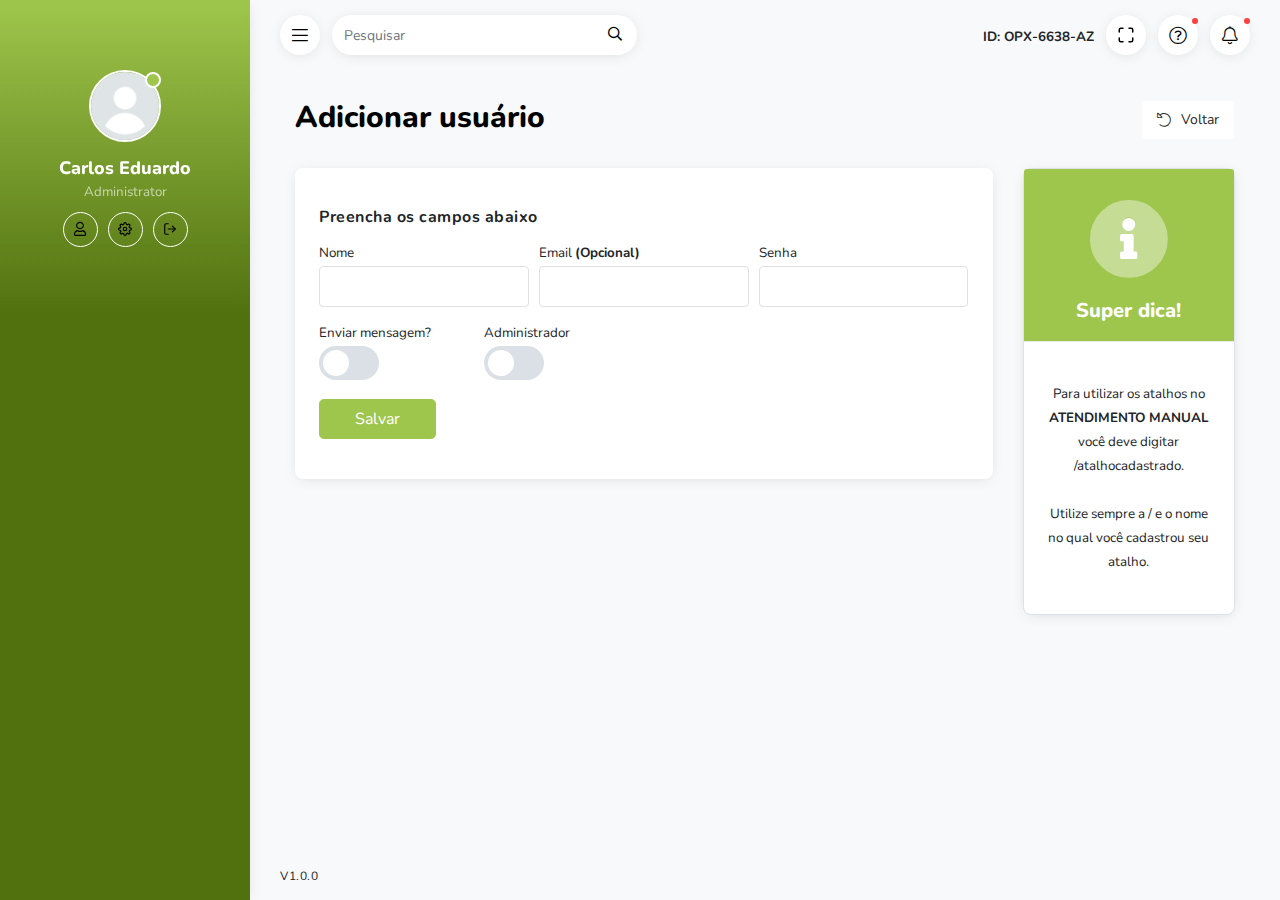
==== usuario-add.html @ 27a43da9 "." ====
<!doctype html>
<html lang="PT-BR">

<head>
    <meta charset="UTF-8">
    <meta name="viewport" content="width=device-width, initial-scale=1">
    <meta http-equiv="X-UA-Compatible" content="ie=edge">
    <title>Usuários - JK ADM</title>

    <!-- Favicon -->
    <link rel="shortcut icon" href="assets/images/favicon.png" />

    <link rel="stylesheet" href="assets/css/style.css">
    <link rel="stylesheet" href="assets/css/bundle.css" type="text/css">
    <link rel="stylesheet" href="assets/css/all.min.css">
    <link rel="stylesheet" href="assets/css/app.min.css" type="text/css">
    <link rel="stylesheet" href="assets/css/bootstrap-colorpicker.css">

    <link href="https://gitcdn.github.io/bootstrap-toggle/2.2.2/css/bootstrap-toggle.min.css" rel="stylesheet">

</head>

<!--$("#editar").click(function () { 
	var data = {"nome":$("#user-nome").val(), "email":$("#user-email").val(), "login":$("#user-password").val() };
-->
<!-- begin::navigation -->
<div class="navigation">
    <!-- begin::logo -->
    <div id="logo">
        <a href="">
            <img class="logo" src="assets/images/logo.png" alt="">
            <img class="logo-sm" src="assets/images/logo-sm.png" alt="">
            <img class="logo-dark" src="assets/images/logo-dark.png" alt="">
        </a>
    </div>
    <!-- end::logo -->
    <!-- begin::navigation header -->
    <header class="navigation-header">
        <figure class="avatar avatar-state-success avatar-lg">
            <img src="assets/images/avatar-default.png" class="rounded-circle" alt="">
        </figure>
        <div>
            <h5 class="color-white mb-0">Carlos Eduardo</h5>
            <p class="text-adm mb-2">Administrator</p>
            <ul class="nav">
                <li class="nav-item">
                    <a href="" class="btn btn-outline-light btn-floating" title="Perfil" data-toggle="tooltip">
                        <i class="far fa-user"></i>
                    </a>
                </li>
                <li class="nav-item">
                    <a href="" class="btn btn-outline-light btn-floating" title="Configurações" data-toggle="tooltip">
                        <i data-feather="settings"></i>
                    </a>
                </li>
                <li class="nav-item">
                    <a href="" class="btn btn-outline-light btn-floating" title="Sair" data-toggle="tooltip">
                        <i data-feather="log-out"></i>
                    </a>
                </li>
            </ul>
        </div>
    </header>
    <!-- end::navigation header -->
    <!-- begin::navigation menu -->
    <!-- <div class="navigation-menu-body">
        <ul>

            <li class="navigation-divider">Meu dashboard</li>
            <li class="open">
                <a class="active" href="">
                    <i class="nav-link-icon fal fa-house-user"></i>
                    <span>Página Inicial</span>
                </a>
            </li>
            <li class="">
                <a href="">
                    <i class="nav-link-icon fal fa-usd-circle"></i>
                    <span>Meu plano</span>
                </a>
                <ul>
                    <li><a class="" href="">Planos</a></li>
                    <li><a class="" href="">Extrato</a></li>
                </ul>
            </li>
                <li>
                <a href="">
                    <i class="nav-link-icon fal fa-analytics"></i>
                    <span>Relatórios</span>
                    <span class="badge badge-danger">2</span>
                </a>
            </li> 

            <li class="navigation-divider">Atendimento</li>
            <li class="">
                <a class="" href="">
                    <i class="nav-link-icon fal fa-user-clock"></i>
                    <span>Aguardando</span>
                </a>
            </li>


            <li class="navigation-divider">Configurações</li>
            <li class="">
                <a class="" href="">
                    <i class="nav-link-icon fal fa-comment-alt-dots"></i>
                    <span>Mensagens</span>
                </a>
            </li>

        </ul>
    </div>-->
    <!-- end::navigation menu -->
</div>
<!-- end::navigation -->

<body class="sticky-navigation shadow-layout sticky-footer semi-dark">

    <div id="main">
        <!-- begin::header -->
        <div class="header">
            <!-- begin::header left -->
            <ul class="navbar-nav">
                <!-- begin::navigation-toggler -->
                <li class="nav-item navigation-toggler">
                    <a href="#" class="nav-link">
                        <i class="fal fa-bars"></i>
                    </a>
                </li>
                <!-- end::navigation-toggler -->

                <!-- begin::header-logo -->
                <li class="nav-item" id="header-logo">
                    <a href="index.html">
                        <img class="logo" src="assets/images/logo-mobile.png" alt="">
                        <img class="logo-sm" src="assets/images/logo-sm.png" alt="">
                        <img class="logo-dark" src="assets/images/logo-dark.png" alt="">
                    </a>
                </li>
                <!-- end::header-logo -->
            </ul>
            <!-- end::header left -->

            <!-- begin::header-right -->
            <div class="header-right">
                <ul class="navbar-nav">
                    <!-- begin::search-form -->
                    <li class="nav-item search-form">
                        <div class="row">
                            <div class="col-md-6">
                                <form>
                                    <div class="input-group">
                                        <input type="text" class="form-control" placeholder="Pesquisar">
                                        <div class="input-group-append">
                                            <button class="btn btn-default" type="button">
                                                <i class="far fa-search"></i>
                                            </button>
                                        </div>
                                    </div>
                                </form>
                            </div>
                        </div>
                    </li>
                    <!-- end::search-form -->


                    <li class="nav-item">
                        <p class="p-t-20 font-weight-700">ID: OPX-6638-AZ</p>
                    </li>
                    <!-- begin::header minimize/maximize -->
                    <li class="nav-item dropdown">
                        <a href="#" class="nav-link" title="Fullscreen" data-toggle="fullscreen">
                            <i class="maximize fas fa-compress" data-feather="maximize"></i>
                            <i class="minimize fas fa-expand" data-feather="minimize"></i>
                        </a>
                    </li>
                    <!-- end::header minimize/maximize -->

                    <!-- begin::header -->
                    <li class="nav-item ">
                        <a href="#" class="nav-link nav-link-notify" title="Ajuda" data-toggle="tooltip">
                            <i class="fal fa-question-circle"></i>
                        </a>
                    </li>
                    <!-- end::header -->

                    <!-- begin::header -->
                    <li class="nav-item ">
                        <a href="#" class="nav-link nav-link-notify" title="Avisos e comunicados" data-toggle="tooltip">
                            <i class="fal fa-bell"></i>
                        </a>
                    </li>
                    <!-- end::header -->
                </ul>

                <!-- begin::mobile header toggler -->
                <ul class="navbar-nav d-flex align-items-center">
                    <li class="nav-item header-toggler">
                        <a href="#" class="nav-link">
                            <i data-feather="arrow-down"></i>
                        </a>
                    </li>
                </ul>
                <!-- end::mobile header toggler -->
            </div>
            <!-- end::header-right -->
        </div>
        <!-- end::header -->
        <!-- begin::main-content -->
        <div class="main-content">

            <!-- begin::container -->
            <div class="container-fluid">

                <div class="page-header">
                    <div class="row">
                        <div class="col-12">
                            <div class="float-sm-left">
                                <a href="usuario-add.html">
                                    <h4>Adicionar usuário</h4>
                                </a>
                            </div>
                            <div class="float-sm-right">
                               <a href="usuario-add.html"><button type="button" class="btn btn-light"><i class="fal fa-undo-alt m-r-10"></i>
				       Voltar</button></a>
                            </div>
                        </div>
                    </div>
                </div>

                <div class="row">
                    <div class="col-md-8 col-lg-8 col-xl-9">
                        <div class="card">
                            <div class="card-body">
                                <h6 class="card-title">Preencha os campos abaixo</h6>
                                <div class="row">
                                    <div class="col-md-12">
                                        <form action="" method="POST" id="add-users" name="add-users" />
                                        <div class="form-row">
                                            <div class="form-group col-12 col-md-4">
                                                <label for="user-nome">Nome</label>
                                                <input type="text" class="form-control" name="user-nome" id="user-nome"
                                                    placeholder="">
                                            </div>
                                            <div class="form-group col-12 col-md-4">
                                                <label for="">Email <strong>(Opcional)</strong></label>
                                                <input type="text" class="form-control" id="user-email"
                                                    name="user-email" placeholder="">
                                            </div>
                                            <div class="form-group col-12 col-md-4">
                                                <label for="">Senha</label>
                                                <input type="password" class="form-control" id="user-senha"
                                                    name="user-senha" placeholder="">
                                            </div>
                                        </div>
                                        <div class="form-row">
                                            <div class="form-group col-6 col-md-3">
                                                <label for="">Enviar mensagem?</label>
                                                <div class="">
                                                    <!-- Rounded switch -->
                                                    <label class="switch">
                                                        <input type="checkbox">
                                                        <span class="slider round"></span>
                                                    </label>
                                                </div>
                                            </div>
                                            <div class="form-group col-6 col-md-3">
                                                <label for="">Administrador</label>
                                                <div class="">
                                                    <!-- Rounded switch -->
                                                    <label class="switch">
                                                        <input type="checkbox">
                                                        <span class="slider round"></span>
                                                    </label>
                                                </div>
                                            </div>
                                        </div>
                                        <button type="" id="salvar" name="salvar"
                                            class="btn btn-primary btn-lg">Salvar</button>
                                        </form>
                                    </div>
                                </div>
                            </div>
                        </div>
                    </div>
                    <div class="col-md-4 col-lg-4 col-xl-3">
                        <div class="card border mb-0">
                            <div class="card-header bg-success text-center">
                                <i class="fad fa-info-circle font-size-80 m-t-b-20"></i>
                                <h5 class="font-size-20">Super dica!</h5>

                            </div>
                            <div class="card-body">
                                <p class="card-text text-center">
                                    Para utilizar os atalhos no <strong>ATENDIMENTO MANUAL</strong> você deve digitar
                                    /atalhocadastrado. <br><br>
                                    Utilize sempre a / e o nome no qual você cadastrou seu atalho.
                                </p>
                            </div>
                        </div>
                    </div>
                </div>

            </div>
            <!-- end::container -->
        </div>
        <!-- end::main-content -->



        <footer>
            <div class="container-fluid">
                <div>v1.0.0 </div>
            </div>
        </footer>
    </div>
    <script src="assets/js/bundle.js"></script>
    <script src="assets/js/bootstrap-colorpicker.js"></script>
    <script src="assets/js/meteorEmoji.min.js"></script>
    <script src="assets/js/app.min.js"></script>

    <script>
        $(function () {
            $('#simple-color-picker').colorpicker();
        });
    </script>
    <script>
        (() => {
            new MeteorEmoji()
        })()
    </script>
    <script>
        var sw = document.querySelectorAll(".switch");
        var sw_ = sw[0].querySelector("input").checked;

        if (sw_.checked == true) {
            //swal("")
            alert("ok")
        }
    </script>
</body>

</html>
---- assets/css/style.css ----
.table {
  .user-with-avatar {
    white-space: nowrap;
    img {
      width: 35px;
      height: 35px;
      display: inline-block;
      vertical-align: middle;
      border-radius: 50px;
    }
    span {
      display: inline-block;
      vertical-align: middle;
    }
    img + span {
      margin-left: 10px;
    }
  }
  .icon-separator {
    margin: 0px 4px;
    opacity: 0.6;
  }
  th {
    font-weight: bold
  }
  .smaller, &.smaller {
    font-size: 0.8rem;
  }
  .lighter {
  }
  &.table-v-compact {
    td {
      padding: 0.3rem 0.75rem;
    }
  }
  &.table-compact {
    td {
      padding: 0.3rem 0.45rem;
    }
  }
  &.table-editable {
    td {
      &:hover {
        background-color: #fff;
        box-shadow: inset 0px 0px 0px 2px #cccccc;
      }
    }
  }
  &.table-lightborder {
    td {
      border-color: rgba(83, 101, 140, 0.08);
    }
  }
  &.table-clean {
    tr:first-child td{
      border-top: none;
    }
    td {
      padding-left: 0px;
      padding-right: 0px;
      border-top-color: rgba(0,0,0,0.05);
      .value {
        line-height: 1.2;
      }
      .sub-value {
      }
    }
  }
  &.table-lightfont {
    td {
    }
  }
  &.table-bordered {
    thead th {
    }
  }
  th, td {
    vertical-align: middle;
    img {
      max-width: 100%;
    }
  }

  thead th {
  }
  tfoot th {
  }

  tbody + tbody {
  }

  td.nowrap {
    white-space: nowrap;
  }


  .row-actions {
    text-align: center;
    .os-icon {
      font-size: 16px;
    }
    a {
      margin-right: 0.8rem;
      color: $body-color;
      &.danger {
        color: $dark-red;
      }
      &:last-child {
        margin-right: 0px;
      }
    }
  }

  .cell-image-list {
    position: relative;
    display: inline-block;
    white-space: nowrap;
    .cell-img {
      display: inline-block;
      width: 30px;
      height: 30px;
      background-size: cover;
      background-position: center center;
      border-radius: 2px;
      /*// border: 2px solid #fff;*/
      box-shadow: 0px 0px 0px 2px #fff, 1px 1px 5px rgba(0,0,0,0.8);
      vertical-align: middle;
      transition: all 0.1s ease;
      transform: scale(1);
      position: relative;
      cursor: pointer;
      &:nth-child(1) { z-index: 5; }
      &:nth-child(2) { z-index: 4; }
      &:nth-child(3) { z-index: 3; }
      &:nth-child(4) { z-index: 2; }
      &:nth-child(5) { z-index: 1; }
      &:hover {
        transform: scale(1.1);
      }
    }
    .cell-img + .cell-img {
      margin-left: -15px;
      &:hover {
        transform: translateX(5px) scale(1.1);
      }
    }
    .cell-img-more {
      font-size: $font-size-base * 0.7;
      display: inline-block;
      vertical-align: middle;
      margin-left: 10px;
      position: absolute;
      top: 50%;
      transform: translateY(-50%);
      right: -70%;
      background-color: #fff;
      padding: 3px 5px;
      border-radius: 4px;
      z-index: 7;
      white-space: nowrap;
    }
  }

}

@media (min-width: 1100px){
  .table-responsive {
    overflow: visible;
  }
}


.table-lg {
  td {
    padding: $table-lg-cell-padding;
  }
}

.table.table-v2 {
  thead, tfoot {
    tr {
      th {
        text-align: center;
        border-top: (1 * $table-border-width) solid #999;
        border-bottom: (1 * $table-border-width) solid #999;
        background-color: rgba(0,0,0,0.05);
        &:first-child {
          border-left: (1 * $table-border-width) solid #999;
        }
        &:last-child {
          border-right: (1 * $table-border-width) solid #999;
        }
      }
    }
  }
  tbody tr td {
    border-color: darken($content-bg, 10%);
  }
}


.controls-above-table {
  margin-bottom: 1rem;
  .btn {
    margin-right: 0.5rem;
    & + .btn {
      margin-left: 0px!important;
    }
  }
  .form-control {
    margin-right: 1rem;
    &:last-child {
      margin-right: 0px;
    }
  }
}


.controls-below-table {
  display: flex;
  justify-content: space-between;
  font-size: $font-size-base * 0.9;
  .table-records-info {
    color: rgba(0,0,0,0.5);
  }
  .table-records-pages {
    ul {
      list-style: none;
      li {
        display: inline-block;
        margin: 0px 10px;
        a {
          &.current {
            color: $body-color;
          }
        }
      }
    }
  }
}


.all-wrapper table.dataTable {
  border-collapse: collapse!important;
}


.table.table-padded {
    padding: 0 10px;
  border-collapse:separate;
  border-spacing: 0 5px;
  transition: .1s;
  thead {
    tr {
      th {
        border: none;
        letter-spacing: 1px;
        padding: 0.3rem 1.1rem;
      }
    }
  }
  tbody {
    tr {
      border-radius: 4px;
      transition: all 0.1s ease;
      &:hover {
        box-shadow: 0px 2px 5px rgba(69, 101, 173, 0.1);
        transform: translateY(-1px) scale(1.01);
        td {
        }
      }
    }
    td {
      padding: 0.9rem 1.1rem;
      background-color: #fff;
      border: none;
      border-right: 1px solid rgba(0,0,0,0.03);
      &.bolder {
      }
      img {
        display: inline-block;
        vertical-align: middle;
      }
      img + span {
        display: inline-block;
        margin-left: 10px;
        vertical-align: middle;
      }
      span + span {
        margin-left: 5px;
      }
      .status-pill + span {
        margin-left: 10px;
      }
      &:first-child {
        border-radius: 4px 0px 0px 4px;
      }
      &:last-child {
        border-radius: 0px 4px 4px 0px;
        border-right: none;
      }
    }
  }
}
.table.table-padded tbody tr{
    transition: .2s;
    -webkit-box-shadow: 0 2px 15px -4px rgba(0, 0, 0, 0.15);
    -moz-box-shadow: 0 2px 15px -4px rgba(0, 0, 0, 0.15);
    box-shadow: 0 2px 15px -4px rgba(0, 0, 0, 0.15);
}
.element-box {
  .table:last-child {
    margin-bottom: 0;
  }
}

.element-wrapper .element-header {
    border-bottom: 1px solid rgba(0, 0, 0, 0.05);
    margin-bottom: 2rem;
    position: relative;
    z-index: 1;
    font-size: 26px;
}
.element-wrapper .element-header h1{
    padding-top: .2rem;
    font-size: 2rem;
    color: #191726;
    padding-left: 8rem;
}
.element-wrapper .element-header img{
    float: left;
}
.element-wrapper .element-header:after {
        content: "";
    background-color: #9fc64b;
    width: 110px;
    height: 4px;
    border-radius: 0px;
    display: block;
    position: absolute;
    bottom: -3px;
    left: 0px;
}
.content-box > .element-wrapper:first-child {
    padding-top: 0px !important;
}
.content-box {
    vertical-align: top;
    padding: 2rem 2.5rem;
    -webkit-box-flex: 1;
    -ms-flex: 1;
    flex: 1;
}
.element-wrapper.compact {
    padding-bottom: 2rem;
}
.element-wrapper {
    padding-bottom: 3rem;
}
.pt-4, .py-4 {
    padding-top: 1.5rem !important;
}
.element-wrapper .element-actions {
    float: right;
    position: relative;
    z-index: 2;
    margin-top: -0.2rem;
}

.table.table-padded thead tr th {
    border: none;
    font-size: 0.81rem;
    color: #191726;
    font-weight: bold;
    padding: 0.3rem 1.1rem;
}

.table tfoot th, .table thead th {
    font-size: 0.63rem;
    text-transform: uppercase;
    border-top: none;
}
.table thead th {
    border-bottom: 1px solid #999;
}
.table thead th {
    vertical-align: bottom;
    border-bottom: 2px solid rgba(83, 101, 140, 0.33);
}
.table th, .table td {
    vertical-align: middle;
}
.table th {
    font-weight: 500;
}
.table th, .table td {
    padding: 0.75rem;
    vertical-align: top;
    border-top: 1px solid rgba(83, 101, 140, 0.33);
}
th {
    text-align: inherit;
}
.table.table-padded tbody td:child {
    border-radius: 40px 0px 0px 0px;
    border-right: none;
}
.table.table-padded tbody td:last-child {
    border-radius: 0px 4px 4px 0px;
    border-right: none;
}

.table.table-padded tbody td.bolder {
    font-weight: 500;
    /*font-size: 0.99rem;*/
}
.table.table-padded tbody td {
    padding: 1.3rem 1.1rem;
    background-color: #fff;
    border: none;
}
.table td.nowrap {
    white-space: nowrap;
}
.table th, .table td {
    vertical-align: middle;
}
.table th, .table td {
    padding: 0.75rem;
    vertical-align: top;
    border-top: 1px solid rgba(83, 101, 140, 0.33);
}
.text-right {
    text-align: right !important;
}
.table.table-padded {
    border-collapse: separate;
    border-spacing: 0 10px;
}

.badge {
  font-weight: 500;
    border-radius: 4px;
    padding: 6px 12px;
    font-size: 14px;
    letter-spacing: 0.3px;
    vertical-align: middle;
    display: inline-block;
    text-align: center;
    text-transform: capitalize; }
  .badge.badge-yes {
    background: #DFFFBF;
    color: #9FC64C;
}
.badge.badge-no {
    background: #FFE6DE;
    color: #FF0101;
}

.list-inline-item-del{
    color: #FF7470;
    transition: all .3s ease-in-out;
    text-decoration: none;
    outline: none;
    font-size: 20px;
}
.list-inline-item-del:hover{
    color: #7B8890;
    transition: all .3s ease-in-out;
}
.list-inline-default{
    color: #212529;
    transition: all .3s ease-in-out;
    text-decoration: none;
    outline: none;
    font-size: 20px;
    padding: 0 8px 0 0;
}
.list-inline-default:hover{
    color: #9fc64c;
    transition: all .3s ease-in-out;
}







@media screen and (max-width: 676px) {
  table {
    border: 0;
  }
  table caption {
    font-size: 1.3em;
  }
  table thead {
    display: none;
  }
  table tr {
    border-bottom: 3px solid #ddd;
    display: block;
    margin-bottom: 1.925em;
  }
  table td {
    border-bottom: 1px solid #ddd;
    display: block;
    font-size: .8em;
    text-align: right;
  }
  table td:before {
  	content: attr(data-label);
    float: left;
    font-weight: bold;
    text-transform: uppercase;
  }
  table td:last-child {
    border-bottom: 0;
  }
  .table.table-padded tbody td {
        padding: 1rem !important;
        background-color: #fff;
        border-bottom: 1px solid #eee !important;
        border-right: none !important;
    }
}

.color-tag{
    width: 25px; height: 25px; border-radius: 100%;
}

/*!
 * FilePond 4.20.1
 * Licensed under MIT, https://opensource.org/licenses/MIT/
 * Please visit https://pqina.nl/filepond/ for details.
 */

/* eslint-disable */
.filepond--assistant {
  position: absolute;
  overflow: hidden;
  height: 1px;
  width: 1px;
  padding: 0;
  border: 0;
  clip: rect(1px, 1px, 1px, 1px);
  -webkit-clip-path: inset(50%);
  clip-path: inset(50%);
  white-space: nowrap;
}

/* Hard to override styles */
.filepond--browser.filepond--browser {
  position: absolute;
  margin: 0;
  padding: 0;
  left: 1em;
  top: 1.75em;
  width: calc(100% - 2em);
  opacity: 0;
  font-size: 0;
}

.filepond--data {
  position: absolute;
  width: 0;
  height: 0;
  padding: 0;
  margin: 0;
  border: none;
  visibility: hidden;
  pointer-events: none;
  contain: strict;
}

.filepond--drip {
  position: absolute;
  top: 0;
  left: 0;
  right: 0;
  bottom: 0;
  overflow: hidden;
  opacity: 0.1;
  pointer-events: none;
  border-radius: 0.5em;
  background: rgba(0, 0, 0, 0.01);
}

.filepond--drip-blob {
  position: absolute;
  -webkit-transform-origin: center center;
  transform-origin: center center;
  top: 0;
  left: 0;
  width: 8em;
  height: 8em;
  margin-left: -4em;
  margin-top: -4em;
  background: #292625;
  border-radius: 50%;
  will-change: transform, opacity;
}

.filepond--drop-label {
  position: absolute;
  left: 0;
  right: 0;
  top: 0;
  margin: 0;
  display: flex;
  justify-content: center;
  align-items: center;
  height: 0px;
  -webkit-user-select: none;
  -moz-user-select: none;
  -ms-user-select: none;
  user-select: none;
  will-change: transform, opacity;
}

/* Hard to override styles on purpose */
.filepond--drop-label.filepond--drop-label label {
  display: block;
  margin: 0;
  padding: 0.5em;
}

.filepond--drop-label label {
  cursor: default;
  font-size: 0.875em;
  font-weight: normal;
  text-align: center;
  line-height: 1.5;
}

.filepond--label-action {
  text-decoration: underline;
  -webkit-text-decoration-skip: ink;
  text-decoration-skip-ink: auto;
  -webkit-text-decoration-color: #a7a4a4;
  text-decoration-color: #a7a4a4;
  cursor: pointer;
}

.filepond--root[data-disabled] .filepond--drop-label label {
  opacity: 0.5;
}

/* Hard to override styles */
.filepond--file-action-button.filepond--file-action-button {
  font-size: 1em;
  width: 1.625em;
  height: 1.625em;
  font-family: inherit;
  line-height: inherit;
  margin: 0;
  padding: 0;
  border: none;
  outline: none;
  will-change: transform, opacity;
}
.filepond--file-action-button.filepond--file-action-button span {
  position: absolute;
  overflow: hidden;
  height: 1px;
  width: 1px;
  padding: 0;
  border: 0;
  clip: rect(1px, 1px, 1px, 1px);
  -webkit-clip-path: inset(50%);
  clip-path: inset(50%);
  white-space: nowrap;
}
.filepond--file-action-button.filepond--file-action-button svg {
  width: 100%;
  height: 100%;
}
.filepond--file-action-button.filepond--file-action-button::after {
  position: absolute;
  left: -0.75em;
  right: -0.75em;
  top: -0.75em;
  bottom: -0.75em;
  content: '';
}

/* Soft styles */
.filepond--file-action-button {
  cursor: auto;
  color: #fff;
  border-radius: 50%;
  background-color: rgba(0, 0, 0, 0.5);
  background-image: none;
  box-shadow: 0 0 0 0 rgba(255, 255, 255, 0);
  transition: box-shadow 0.25s ease-in;
}
.filepond--file-action-button:hover,
.filepond--file-action-button:focus {
  box-shadow: 0 0 0 0.125em rgba(255, 255, 255, 0.9);
}
.filepond--file-action-button[disabled] {
  color: rgba(255, 255, 255, 0.5);
  background-color: rgba(0, 0, 0, 0.25);
}
.filepond--file-action-button[hidden] {
  display: none;
}

.filepond--file-info {
  position: static;
  display: flex;
  flex-direction: column;
  align-items: flex-start;
  flex: 1;
  margin: 0 0.5em 0 0;
  min-width: 0;
  will-change: transform, opacity;
  pointer-events: none;
  -webkit-user-select: none;
  -moz-user-select: none;
  -ms-user-select: none;
  user-select: none;
}
.filepond--file-info * {
  margin: 0;
}
.filepond--file-info .filepond--file-info-main {
  font-size: 0.75em;
  line-height: 1.2;
  text-overflow: ellipsis;
  overflow: hidden;
  white-space: nowrap;
  width: 100%;
}
.filepond--file-info .filepond--file-info-sub {
  font-size: 0.625em;
  opacity: 0.5;
  transition: opacity 0.25s ease-in-out;
  white-space: nowrap;
}
.filepond--file-info .filepond--file-info-sub:empty {
  display: none;
}

.filepond--file-status {
  position: static;
  display: flex;
  flex-direction: column;
  align-items: flex-end;
  flex-grow: 0;
  flex-shrink: 0;
  margin: 0;
  min-width: 2.25em;
  text-align: right;
  will-change: transform, opacity;
  pointer-events: none;
  -webkit-user-select: none;
  -moz-user-select: none;
  -ms-user-select: none;
  user-select: none;
}
.filepond--file-status * {
  margin: 0;
  white-space: nowrap;
}
.filepond--file-status .filepond--file-status-main {
  font-size: 0.75em;
  line-height: 1.2;
}
.filepond--file-status .filepond--file-status-sub {
  font-size: 0.625em;
  opacity: 0.5;
  transition: opacity 0.25s ease-in-out;
}

/* Hard to override styles */
.filepond--file-wrapper.filepond--file-wrapper {
  border: none;
  margin: 0;
  padding: 0;
  min-width: 0;
  height: 100%;
}
.filepond--file-wrapper.filepond--file-wrapper > legend {
  position: absolute;
  overflow: hidden;
  height: 1px;
  width: 1px;
  padding: 0;
  border: 0;
  clip: rect(1px, 1px, 1px, 1px);
  -webkit-clip-path: inset(50%);
  clip-path: inset(50%);
  white-space: nowrap;
}

.filepond--file {
  position: static;
  display: flex;
  height: 100%;
  align-items: flex-start;
  padding: 0.5625em 0.5625em;
  color: #fff;
  border-radius: 0.5em;
}
.filepond--file .filepond--file-status {
  margin-left: auto;
  margin-right: 2.25em;
}
.filepond--file .filepond--processing-complete-indicator {
  pointer-events: none;
  -webkit-user-select: none;
  -moz-user-select: none;
  -ms-user-select: none;
  user-select: none;
  z-index: 3;
}
.filepond--file .filepond--processing-complete-indicator,
.filepond--file .filepond--progress-indicator,
.filepond--file .filepond--file-action-button {
  position: absolute;
}
.filepond--file [data-align*='left'] {
  left: 0.5625em;
}
.filepond--file [data-align*='right'] {
  right: 0.5625em;
}
.filepond--file [data-align*='center'] {
  left: calc(50% - 0.8125em);
}
.filepond--file [data-align*='bottom'] {
  bottom: 1.125em;
}
.filepond--file [data-align='center'] {
  top: calc(50% - 0.8125em);
}
.filepond--file .filepond--progress-indicator {
  margin-top: 0.1875em;
}
.filepond--file .filepond--progress-indicator[data-align*='right'] {
  margin-right: 0.1875em;
}
.filepond--file .filepond--progress-indicator[data-align*='left'] {
  margin-left: 0.1875em;
}

[data-filepond-item-state='cancelled'] .filepond--file-info,
[data-filepond-item-state*='invalid'] .filepond--file-info,
[data-filepond-item-state*='error'] .filepond--file-info {
  margin-right: 2.25em;
}

[data-filepond-item-state~='processing'] .filepond--file-status-sub {
  opacity: 0;
}

[data-filepond-item-state~='processing']
  .filepond--action-abort-item-processing
  ~ .filepond--file-status
  .filepond--file-status-sub {
  opacity: 0.5;
}

[data-filepond-item-state='processing-error'] .filepond--file-status-sub {
  opacity: 0;
}

[data-filepond-item-state='processing-error']
  .filepond--action-retry-item-processing
  ~ .filepond--file-status
  .filepond--file-status-sub {
  opacity: 0.5;
}

[data-filepond-item-state='processing-complete']
  .filepond--action-revert-item-processing
  svg {
  -webkit-animation: fall 0.5s 0.125s linear both;
  animation: fall 0.5s 0.125s linear both;
}

[data-filepond-item-state='processing-complete'] .filepond--file-status-sub {
  opacity: 0.5;
}

[data-filepond-item-state='processing-complete']
  .filepond--processing-complete-indicator:not([style*='hidden'])
  ~ .filepond--file-status
  .filepond--file-status-sub {
  opacity: 0;
}

[data-filepond-item-state='processing-complete'] .filepond--file-info-sub {
  opacity: 0;
}

[data-filepond-item-state='processing-complete']
  .filepond--action-revert-item-processing
  ~ .filepond--file-info
  .filepond--file-info-sub {
  opacity: 0.5;
}

[data-filepond-item-state*='invalid'] .filepond--panel,
[data-filepond-item-state*='invalid'] .filepond--file-wrapper,
[data-filepond-item-state*='error'] .filepond--panel,
[data-filepond-item-state*='error'] .filepond--file-wrapper {
  -webkit-animation: shake 0.65s linear both;
  animation: shake 0.65s linear both;
}

[data-filepond-item-state*='busy'] .filepond--progress-indicator svg {
  -webkit-animation: spin 1s linear infinite;
  animation: spin 1s linear infinite;
}

/**
 * States
 */
@-webkit-keyframes spin {
  0% {
    -webkit-transform: rotateZ(0deg);
    transform: rotateZ(0deg);
  }
  100% {
    -webkit-transform: rotateZ(360deg);
    transform: rotateZ(360deg);
  }
}
@keyframes spin {
  0% {
    -webkit-transform: rotateZ(0deg);
    transform: rotateZ(0deg);
  }
  100% {
    -webkit-transform: rotateZ(360deg);
    transform: rotateZ(360deg);
  }
}

@-webkit-keyframes shake {
  10%,
  90% {
    -webkit-transform: translateX(-0.0625em);
    transform: translateX(-0.0625em);
  }
  20%,
  80% {
    -webkit-transform: translateX(0.125em);
    transform: translateX(0.125em);
  }
  30%,
  50%,
  70% {
    -webkit-transform: translateX(-0.25em);
    transform: translateX(-0.25em);
  }
  40%,
  60% {
    -webkit-transform: translateX(0.25em);
    transform: translateX(0.25em);
  }
}

@keyframes shake {
  10%,
  90% {
    -webkit-transform: translateX(-0.0625em);
    transform: translateX(-0.0625em);
  }
  20%,
  80% {
    -webkit-transform: translateX(0.125em);
    transform: translateX(0.125em);
  }
  30%,
  50%,
  70% {
    -webkit-transform: translateX(-0.25em);
    transform: translateX(-0.25em);
  }
  40%,
  60% {
    -webkit-transform: translateX(0.25em);
    transform: translateX(0.25em);
  }
}

@-webkit-keyframes fall {
  0% {
    opacity: 0;
    -webkit-transform: scale(0.5);
    transform: scale(0.5);
    -webkit-animation-timing-function: ease-out;
    animation-timing-function: ease-out;
  }
  70% {
    opacity: 1;
    -webkit-transform: scale(1.1);
    transform: scale(1.1);
    -webkit-animation-timing-function: ease-in-out;
    animation-timing-function: ease-in-out;
  }
  100% {
    -webkit-transform: scale(1);
    transform: scale(1);
    -webkit-animation-timing-function: ease-out;
    animation-timing-function: ease-out;
  }
}

@keyframes fall {
  0% {
    opacity: 0;
    -webkit-transform: scale(0.5);
    transform: scale(0.5);
    -webkit-animation-timing-function: ease-out;
    animation-timing-function: ease-out;
  }
  70% {
    opacity: 1;
    -webkit-transform: scale(1.1);
    transform: scale(1.1);
    -webkit-animation-timing-function: ease-in-out;
    animation-timing-function: ease-in-out;
  }
  100% {
    -webkit-transform: scale(1);
    transform: scale(1);
    -webkit-animation-timing-function: ease-out;
    animation-timing-function: ease-out;
  }
}

.filepond--hopper[data-hopper-state='drag-over'] > * {
  pointer-events: none;
}

.filepond--hopper[data-hopper-state='drag-over']::after {
  content: '';
  position: absolute;
  left: 0;
  top: 0;
  right: 0;
  bottom: 0;
  z-index: 100;
}

.filepond--progress-indicator {
  z-index: 103;
}

.filepond--file-action-button {
  z-index: 102;
}

.filepond--file-status {
  z-index: 101;
}

.filepond--file-info {
  z-index: 100;
}

.filepond--item {
  position: absolute;
  top: 0;
  left: 0;
  right: 0;
  z-index: 1;
  padding: 0;
  margin: 0.25em;
  will-change: transform, opacity;
}
.filepond--item > .filepond--panel {
  z-index: -1;
}
.filepond--item > .filepond--panel .filepond--panel-bottom {
  box-shadow: 0 0.0625em 0.125em -0.0625em rgba(0, 0, 0, 0.25);
}
.filepond--item > .filepond--file-wrapper,
.filepond--item > .filepond--panel {
  transition: opacity 0.15s ease-out;
}
.filepond--item[data-drag-state] {
  cursor: -webkit-grab;
  cursor: grab;
}
.filepond--item[data-drag-state] > .filepond--panel {
  transition: box-shadow 0.125s ease-in-out;
  box-shadow: 0 0 0 rgba(0, 0, 0, 0);
}
.filepond--item[data-drag-state='drag'] {
  cursor: -webkit-grabbing;
  cursor: grabbing;
}
.filepond--item[data-drag-state='drag'] > .filepond--panel {
  box-shadow: 0 0.125em 0.3125em rgba(0, 0, 0, 0.325);
}
.filepond--item[data-drag-state]:not([data-drag-state='idle']) {
  z-index: 2;
}

.filepond--item-panel {
  background-color: #64605e;
}

[data-filepond-item-state='processing-complete'] .filepond--item-panel {
  background-color: #369763;
}

[data-filepond-item-state*='invalid'] .filepond--item-panel,
[data-filepond-item-state*='error'] .filepond--item-panel {
  background-color: #c44e47;
}

.filepond--item-panel {
  border-radius: 0.5em;
  transition: background-color 0.25s;
}

.filepond--list-scroller {
  position: absolute;
  top: 0;
  left: 0;
  right: 0;
  margin: 0;
  will-change: transform;
}

.filepond--list-scroller[data-state='overflow'] {
  overflow-y: scroll;
  overflow-x: hidden;
  -webkit-overflow-scrolling: touch;
  -webkit-mask: linear-gradient(
    to bottom,
    #000 calc(100% - 0.5em),
    transparent 100%
  );
  mask: linear-gradient(to bottom, #000 calc(100% - 0.5em), transparent 100%);
}
.filepond--list-scroller[data-state='overflow'] .filepond--list {
  bottom: 0;
  right: 0;
}

.filepond--list-scroller::-webkit-scrollbar {
  background: transparent;
}

.filepond--list-scroller::-webkit-scrollbar:vertical {
  width: 1em;
}

.filepond--list-scroller::-webkit-scrollbar:horizontal {
  height: 0;
}

.filepond--list-scroller::-webkit-scrollbar-thumb {
  background-color: rgba(0, 0, 0, 0.3);
  border-radius: 99999px;
  border: 0.3125em solid transparent;
  background-clip: content-box;
}

/* hard to overide styles on purpose */
.filepond--list.filepond--list {
  position: absolute;
  top: 0;
  margin: 0;
  padding: 0;
  list-style-type: none;
  will-change: transform;
}

/* used for padding so allowed to be restyled */
.filepond--list {
  left: 0.75em;
  right: 0.75em;
}

.filepond--root[data-style-panel-layout~='integrated'] {
  width: 100%;
  height: 100%;
  max-width: none;
  margin: 0;
}

.filepond--root[data-style-panel-layout~='circle'] .filepond--panel-root,
.filepond--root[data-style-panel-layout~='integrated'] .filepond--panel-root {
  border-radius: 0;
}
.filepond--root[data-style-panel-layout~='circle'] .filepond--panel-root > *,
.filepond--root[data-style-panel-layout~='integrated']
  .filepond--panel-root
  > * {
  display: none;
}

.filepond--root[data-style-panel-layout~='circle'] .filepond--drop-label,
.filepond--root[data-style-panel-layout~='integrated'] .filepond--drop-label {
  bottom: 0;
  height: auto;
  display: flex;
  justify-content: center;
  align-items: center;
  z-index: 7;
}

.filepond--root[data-style-panel-layout~='circle'] .filepond--item-panel,
.filepond--root[data-style-panel-layout~='integrated'] .filepond--item-panel {
  display: none;
}

.filepond--root[data-style-panel-layout~='compact'] .filepond--list-scroller,
.filepond--root[data-style-panel-layout~='integrated']
  .filepond--list-scroller {
  overflow: hidden;
  height: 100%;
  margin-top: 0;
  margin-bottom: 0;
}

.filepond--root[data-style-panel-layout~='compact'] .filepond--list,
.filepond--root[data-style-panel-layout~='integrated'] .filepond--list {
  left: 0;
  right: 0;
  height: 100%;
}

.filepond--root[data-style-panel-layout~='compact'] .filepond--item,
.filepond--root[data-style-panel-layout~='integrated'] .filepond--item {
  margin: 0;
}

.filepond--root[data-style-panel-layout~='compact'] .filepond--file-wrapper,
.filepond--root[data-style-panel-layout~='integrated'] .filepond--file-wrapper {
  height: 100%;
}

.filepond--root[data-style-panel-layout~='compact'] .filepond--drop-label,
.filepond--root[data-style-panel-layout~='integrated'] .filepond--drop-label {
  z-index: 7;
}

.filepond--root[data-style-panel-layout~='circle'] {
  border-radius: 99999rem;
  overflow: hidden;
}
.filepond--root[data-style-panel-layout~='circle'] > .filepond--panel {
  border-radius: inherit;
}
.filepond--root[data-style-panel-layout~='circle'] > .filepond--panel > * {
  display: none;
}
.filepond--root[data-style-panel-layout~='circle'] .filepond--file-info {
  display: none;
}
.filepond--root[data-style-panel-layout~='circle'] .filepond--file-status {
  display: none;
}



.filepond--panel-root {
  border-radius: 0.5em;
  background-color: transparent;
}

.filepond--panel {
  position: absolute;
  left: 0;
  top: 0;
  right: 0;
  margin: 0;
  height: 100% !important;
  pointer-events: none;
}

.filepond-panel:not([data-scalable='false']) {
  height: auto !important;
}

.filepond--panel[data-scalable='false'] > div {
  display: none;
}

.filepond--panel[data-scalable='true'] {
  -webkit-transform-style: preserve-3d;
  transform-style: preserve-3d;
  background-color: transparent !important;
  border: none !important;
}

.filepond--panel-top,
.filepond--panel-bottom,
.filepond--panel-center {
  position: absolute;
  left: 0;
  top: 0;
  right: 0;
  margin: 0;
  padding: 0;
}

.filepond--panel-top,
.filepond--panel-bottom {
  height: 0.5em;
}

.filepond--panel-top {
  border-bottom-left-radius: 0 !important;
  border-bottom-right-radius: 0 !important;
  border-bottom: none !important;
}
.filepond--panel-top::after {
  content: '';
  position: absolute;
  height: 2px;
  left: 0;
  right: 0;
  bottom: -1px;
  background-color: inherit;
}

.filepond--panel-center,
.filepond--panel-bottom {
  will-change: transform;
  -webkit-backface-visibility: hidden;
  backface-visibility: hidden;
  -webkit-transform-origin: left top;
  transform-origin: left top;
  -webkit-transform: translate3d(0, 0.5em, 0);
  transform: translate3d(0, 0.5em, 0);
}

.filepond--panel-bottom {
  border-top-left-radius: 0 !important;
  border-top-right-radius: 0 !important;
  border-top: none !important;
}
.filepond--panel-bottom::before {
  content: '';
  position: absolute;
  height: 2px;
  left: 0;
  right: 0;
  top: -1px;
  background-color: inherit;
}

.filepond--panel-center {
  height: 100px !important;
  border-top: none !important;
  border-bottom: none !important;
  border-radius: 0 !important;
}
.filepond--panel-center:not([style]) {
  visibility: hidden;
}

.filepond--progress-indicator {
  position: static;
  width: 1.25em;
  height: 1.25em;
  color: #fff;
  margin: 0;
  pointer-events: none;
  will-change: transform, opacity;
}

.filepond--progress-indicator svg {
  width: 100%;
  height: 100%;
  vertical-align: top;
  transform-box: fill-box;
}

.filepond--progress-indicator path {
  fill: none;
  stroke: currentColor;
}

.filepond--list-scroller {
  z-index: 6;
}

.filepond--drop-label {
  z-index: 5;
}

.filepond--drip {
  z-index: 3;
}

.filepond--root > .filepond--panel {
  z-index: 2;
}

.filepond--browser {
  z-index: 1;
}

.filepond--root {
  /* layout*/
  box-sizing: border-box;
  position: relative;
  /*margin-bottom: 1em;*/
  /* base font size for whole component */
  font-size: 1rem;
  /* base line height */
  line-height: normal;
  /* up uses default system font family */
  /* will increase font weight a bit on Safari */
  font-weight: 450;
  text-align: left;
  text-rendering: optimizeLegibility;
  direction: ltr;
  contain: layout style size;
}
.filepond--root * {
  box-sizing: inherit;
  line-height: inherit;
}
.filepond--root *:not(text) {
}
.filepond--root[data-disabled] {
  pointer-events: none;
}
.filepond--root[data-disabled] .filepond--list-scroller {
  pointer-events: all;
}
.filepond--root[data-disabled] .filepond--list {
  pointer-events: none;
}

/**
 * Root element children layout
 */
.filepond--root .filepond--drop-label {
  min-height: 4.75em;
}

.filepond--root .filepond--list-scroller {
  margin-top: 1em;
  margin-bottom: 1em;
}

.switch {
  position: relative;
  display: inline-block;
  width: 60px;
  height: 34px;
}

/* Hide default HTML checkbox */
.switch input {
  opacity: 0;
  width: 0;
  height: 0;
}

/* The slider */
.slider {
  position: absolute;
  cursor: pointer;
  top: 0;
  left: 0;
  right: 0;
  bottom: 0;
  background-color: #dae0e5;
  -webkit-transition: .4s;
  transition: .4s;
}

.slider:before {
  position: absolute;
  content: "";
  height: 26px;
  width: 26px;
  left: 4px;
  bottom: 4px;
  background-color: white;
  -webkit-transition: .4s;
  transition: .4s;
}

input:checked + .slider {
  background-color: #9fc64c;
}

input:focus + .slider {
  box-shadow: 0 0 1px #2196F3;
}

input:checked + .slider:before {
  -webkit-transform: translateX(26px);
  -ms-transform: translateX(26px);
  transform: translateX(26px);
}

/* Rounded sliders */
.slider.round {
  border-radius: 34px;
}

.slider.round:before {
  border-radius: 50%;
}
.select2-container{box-sizing:border-box;display:inline-block;margin:0;position:relative;vertical-align:middle}.select2-container .select2-selection--single{box-sizing:border-box;cursor:pointer;display:block;height:28px;user-select:none;-webkit-user-select:none}.select2-container .select2-selection--single .select2-selection__rendered{display:block;padding-left:8px;padding-right:20px;overflow:hidden;text-overflow:ellipsis;white-space:nowrap}.select2-container .select2-selection--single .select2-selection__clear{position:relative}.select2-container[dir="rtl"] .select2-selection--single .select2-selection__rendered{padding-right:8px;padding-left:20px}.select2-container .select2-selection--multiple{box-sizing:border-box;cursor:pointer;display:block;min-height:32px;user-select:none;-webkit-user-select:none}.select2-container .select2-selection--multiple .select2-selection__rendered{display:inline-block;overflow:hidden;padding-left:8px;text-overflow:ellipsis;white-space:nowrap}.select2-container .select2-search--inline{float:left}.select2-container .select2-search--inline .select2-search__field{box-sizing:border-box;border:none;font-size:100%;margin-top:5px;padding:0}.select2-container .select2-search--inline .select2-search__field::-webkit-search-cancel-button{-webkit-appearance:none}.select2-dropdown{background-color:white;border:1px solid #aaa;border-radius:4px;box-sizing:border-box;display:block;position:absolute;left:-100000px;width:100%;z-index:1051}.select2-results{display:block}.select2-results__options{list-style:none;margin:0;padding:0}.select2-results__option{padding:6px;user-select:none;-webkit-user-select:none}.select2-results__option[aria-selected]{cursor:pointer}.select2-container--open .select2-dropdown{left:0}.select2-container--open .select2-dropdown--above{border-bottom:none;border-bottom-left-radius:0;border-bottom-right-radius:0}.select2-container--open .select2-dropdown--below{border-top:none;border-top-left-radius:0;border-top-right-radius:0}.select2-search--dropdown{display:block;padding:4px}.select2-search--dropdown .select2-search__field{padding:4px;width:100%;box-sizing:border-box}.select2-search--dropdown .select2-search__field::-webkit-search-cancel-button{-webkit-appearance:none}.select2-search--dropdown.select2-search--hide{display:none}.select2-close-mask{border:0;margin:0;padding:0;display:block;position:fixed;left:0;top:0;min-height:100%;min-width:100%;height:auto;width:auto;opacity:0;z-index:99;background-color:#fff;filter:alpha(opacity=0)}.select2-hidden-accessible{border:0 !important;clip:rect(0 0 0 0) !important;-webkit-clip-path:inset(50%) !important;clip-path:inset(50%) !important;height:1px !important;overflow:hidden !important;padding:0 !important;position:absolute !important;width:1px !important;white-space:nowrap !important}.select2-container--default .select2-selection--single{background-color:#fff;border:1px solid #aaa;border-radius:4px}.select2-container--default .select2-selection--single .select2-selection__rendered{color:#444;line-height:28px}.select2-container--default .select2-selection--single .select2-selection__clear{cursor:pointer;float:right;font-weight:bold}.select2-container--default .select2-selection--single .select2-selection__placeholder{color:#999}.select2-container--default .select2-selection--single .select2-selection__arrow{height:26px;position:absolute;top:1px;right:1px;width:20px}.select2-container--default .select2-selection--single .select2-selection__arrow b{border-color:#888 transparent transparent transparent;border-style:solid;border-width:5px 4px 0 4px;height:0;left:50%;margin-left:-4px;margin-top:-2px;position:absolute;top:50%;width:0}.select2-container--default[dir="rtl"] .select2-selection--single .select2-selection__clear{float:left}.select2-container--default[dir="rtl"] .select2-selection--single .select2-selection__arrow{left:1px;right:auto}.select2-container--default.select2-container--disabled .select2-selection--single{background-color:#eee;cursor:default}.select2-container--default.select2-container--disabled .select2-selection--single .select2-selection__clear{display:none}.select2-container--default.select2-container--open .select2-selection--single .select2-selection__arrow b{border-color:transparent transparent #888 transparent;border-width:0 4px 5px 4px}.select2-container--default .select2-selection--multiple{background-color:white;border:1px solid #aaa;border-radius:4px;cursor:text}.select2-container--default .select2-selection--multiple .select2-selection__rendered{box-sizing:border-box;list-style:none;margin:0;padding:0 5px;width:100%}.select2-container--default .select2-selection--multiple .select2-selection__rendered li{list-style:none}.select2-container--default .select2-selection--multiple .select2-selection__placeholder{color:#999;margin-top:5px;float:left}.select2-container--default .select2-selection--multiple .select2-selection__clear{cursor:pointer;float:right;font-weight:bold;margin-top:5px;margin-right:10px}.select2-container--default .select2-selection--multiple .select2-selection__choice{background-color:#e4e4e4;border:1px solid #aaa;border-radius:4px;cursor:default;float:left;margin-right:5px;margin-top:5px;padding:0 5px}.select2-container--default .select2-selection--multiple .select2-selection__choice__remove{color:#999;cursor:pointer;display:inline-block;font-weight:bold;margin-right:2px}.select2-container--default .select2-selection--multiple .select2-selection__choice__remove:hover{color:#333}.select2-container--default[dir="rtl"] .select2-selection--multiple .select2-selection__choice,.select2-container--default[dir="rtl"] .select2-selection--multiple .select2-selection__placeholder,.select2-container--default[dir="rtl"] .select2-selection--multiple .select2-search--inline{float:right}.select2-container--default[dir="rtl"] .select2-selection--multiple .select2-selection__choice{margin-left:5px;margin-right:auto}.select2-container--default[dir="rtl"] .select2-selection--multiple .select2-selection__choice__remove{margin-left:2px;margin-right:auto}.select2-container--default.select2-container--focus .select2-selection--multiple{border:solid black 1px;outline:0}.select2-container--default.select2-container--disabled .select2-selection--multiple{background-color:#eee;cursor:default}.select2-container--default.select2-container--disabled .select2-selection__choice__remove{display:none}.select2-container--default.select2-container--open.select2-container--above .select2-selection--single,.select2-container--default.select2-container--open.select2-container--above .select2-selection--multiple{border-top-left-radius:0;border-top-right-radius:0}.select2-container--default.select2-container--open.select2-container--below .select2-selection--single,.select2-container--default.select2-container--open.select2-container--below .select2-selection--multiple{border-bottom-left-radius:0;border-bottom-right-radius:0}.select2-container--default .select2-search--dropdown .select2-search__field{border:1px solid #aaa}.select2-container--default .select2-search--inline .select2-search__field{background:transparent;border:none;outline:0;box-shadow:none;-webkit-appearance:textfield}.select2-container--default .select2-results>.select2-results__options{max-height:200px;overflow-y:auto}.select2-container--default .select2-results__option[role=group]{padding:0}.select2-container--default .select2-results__option[aria-disabled=true]{color:#999}.select2-container--default .select2-results__option[aria-selected=true]{background-color:#ddd}.select2-container--default .select2-results__option .select2-results__option{padding-left:1em}.select2-container--default .select2-results__option .select2-results__option .select2-results__group{padding-left:0}.select2-container--default .select2-results__option .select2-results__option .select2-results__option{margin-left:-1em;padding-left:2em}.select2-container--default .select2-results__option .select2-results__option .select2-results__option .select2-results__option{margin-left:-2em;padding-left:3em}.select2-container--default .select2-results__option .select2-results__option .select2-results__option .select2-results__option .select2-results__option{margin-left:-3em;padding-left:4em}.select2-container--default .select2-results__option .select2-results__option .select2-results__option .select2-results__option .select2-results__option .select2-results__option{margin-left:-4em;padding-left:5em}.select2-container--default .select2-results__option .select2-results__option .select2-results__option .select2-results__option .select2-results__option .select2-results__option .select2-results__option{margin-left:-5em;padding-left:6em}.select2-container--default .select2-results__option--highlighted[aria-selected]{background-color:#5897fb;color:white}.select2-container--default .select2-results__group{cursor:default;display:block;padding:6px}.select2-container--classic .select2-selection--single{background-color:#f7f7f7;border:1px solid #aaa;border-radius:4px;outline:0;background-image:-webkit-linear-gradient(top, #fff 50%, #eee 100%);background-image:-o-linear-gradient(top, #fff 50%, #eee 100%);background-image:linear-gradient(to bottom, #fff 50%, #eee 100%);background-repeat:repeat-x;filter:progid:DXImageTransform.Microsoft.gradient(startColorstr='#FFFFFFFF', endColorstr='#FFEEEEEE', GradientType=0)}.select2-container--classic .select2-selection--single:focus{border:1px solid #5897fb}.select2-container--classic .select2-selection--single .select2-selection__rendered{color:#444;line-height:28px}.select2-container--classic .select2-selection--single .select2-selection__clear{cursor:pointer;float:right;font-weight:bold;margin-right:10px}.select2-container--classic .select2-selection--single .select2-selection__placeholder{color:#999}.select2-container--classic .select2-selection--single .select2-selection__arrow{background-color:#ddd;border:none;border-left:1px solid #aaa;border-top-right-radius:4px;border-bottom-right-radius:4px;height:26px;position:absolute;top:1px;right:1px;width:20px;background-image:-webkit-linear-gradient(top, #eee 50%, #ccc 100%);background-image:-o-linear-gradient(top, #eee 50%, #ccc 100%);background-image:linear-gradient(to bottom, #eee 50%, #ccc 100%);background-repeat:repeat-x;filter:progid:DXImageTransform.Microsoft.gradient(startColorstr='#FFEEEEEE', endColorstr='#FFCCCCCC', GradientType=0)}.select2-container--classic .select2-selection--single .select2-selection__arrow b{border-color:#888 transparent transparent transparent;border-style:solid;border-width:5px 4px 0 4px;height:0;left:50%;margin-left:-4px;margin-top:-2px;position:absolute;top:50%;width:0}.select2-container--classic[dir="rtl"] .select2-selection--single .select2-selection__clear{float:left}.select2-container--classic[dir="rtl"] .select2-selection--single .select2-selection__arrow{border:none;border-right:1px solid #aaa;border-radius:0;border-top-left-radius:4px;border-bottom-left-radius:4px;left:1px;right:auto}.select2-container--classic.select2-container--open .select2-selection--single{border:1px solid #5897fb}.select2-container--classic.select2-container--open .select2-selection--single .select2-selection__arrow{background:transparent;border:none}.select2-container--classic.select2-container--open .select2-selection--single .select2-selection__arrow b{border-color:transparent transparent #888 transparent;border-width:0 4px 5px 4px}.select2-container--classic.select2-container--open.select2-container--above .select2-selection--single{border-top:none;border-top-left-radius:0;border-top-right-radius:0;background-image:-webkit-linear-gradient(top, #fff 0%, #eee 50%);background-image:-o-linear-gradient(top, #fff 0%, #eee 50%);background-image:linear-gradient(to bottom, #fff 0%, #eee 50%);background-repeat:repeat-x;filter:progid:DXImageTransform.Microsoft.gradient(startColorstr='#FFFFFFFF', endColorstr='#FFEEEEEE', GradientType=0)}.select2-container--classic.select2-container--open.select2-container--below .select2-selection--single{border-bottom:none;border-bottom-left-radius:0;border-bottom-right-radius:0;background-image:-webkit-linear-gradient(top, #eee 50%, #fff 100%);background-image:-o-linear-gradient(top, #eee 50%, #fff 100%);background-image:linear-gradient(to bottom, #eee 50%, #fff 100%);background-repeat:repeat-x;filter:progid:DXImageTransform.Microsoft.gradient(startColorstr='#FFEEEEEE', endColorstr='#FFFFFFFF', GradientType=0)}.select2-container--classic .select2-selection--multiple{background-color:white;border:1px solid #aaa;border-radius:4px;cursor:text;outline:0}.select2-container--classic .select2-selection--multiple:focus{border:1px solid #5897fb}.select2-container--classic .select2-selection--multiple .select2-selection__rendered{list-style:none;margin:0;padding:0 5px}.select2-container--classic .select2-selection--multiple .select2-selection__clear{display:none}.select2-container--classic .select2-selection--multiple .select2-selection__choice{background-color:#e4e4e4;border:1px solid #aaa;border-radius:4px;cursor:default;float:left;margin-right:5px;margin-top:5px;padding:0 5px}.select2-container--classic .select2-selection--multiple .select2-selection__choice__remove{color:#888;cursor:pointer;display:inline-block;font-weight:bold;margin-right:2px}.select2-container--classic .select2-selection--multiple .select2-selection__choice__remove:hover{color:#555}.select2-container--classic[dir="rtl"] .select2-selection--multiple .select2-selection__choice{float:right;margin-left:5px;margin-right:auto}.select2-container--classic[dir="rtl"] .select2-selection--multiple .select2-selection__choice__remove{margin-left:2px;margin-right:auto}.select2-container--classic.select2-container--open .select2-selection--multiple{border:1px solid #5897fb}.select2-container--classic.select2-container--open.select2-container--above .select2-selection--multiple{border-top:none;border-top-left-radius:0;border-top-right-radius:0}.select2-container--classic.select2-container--open.select2-container--below .select2-selection--multiple{border-bottom:none;border-bottom-left-radius:0;border-bottom-right-radius:0}.select2-container--classic .select2-search--dropdown .select2-search__field{border:1px solid #aaa;outline:0}.select2-container--classic .select2-search--inline .select2-search__field{outline:0;box-shadow:none}.select2-container--classic .select2-dropdown{background-color:#fff;border:1px solid transparent}.select2-container--classic .select2-dropdown--above{border-bottom:none}.select2-container--classic .select2-dropdown--below{border-top:none}.select2-container--classic .select2-results>.select2-results__options{max-height:200px;overflow-y:auto}.select2-container--classic .select2-results__option[role=group]{padding:0}.select2-container--classic .select2-results__option[aria-disabled=true]{color:grey}.select2-container--classic .select2-results__option--highlighted[aria-selected]{background-color:#3875d7;color:#fff}.select2-container--classic .select2-results__group{cursor:default;display:block;padding:6px}.select2-container--classic.select2-container--open .select2-dropdown{border-color:#5897fb}
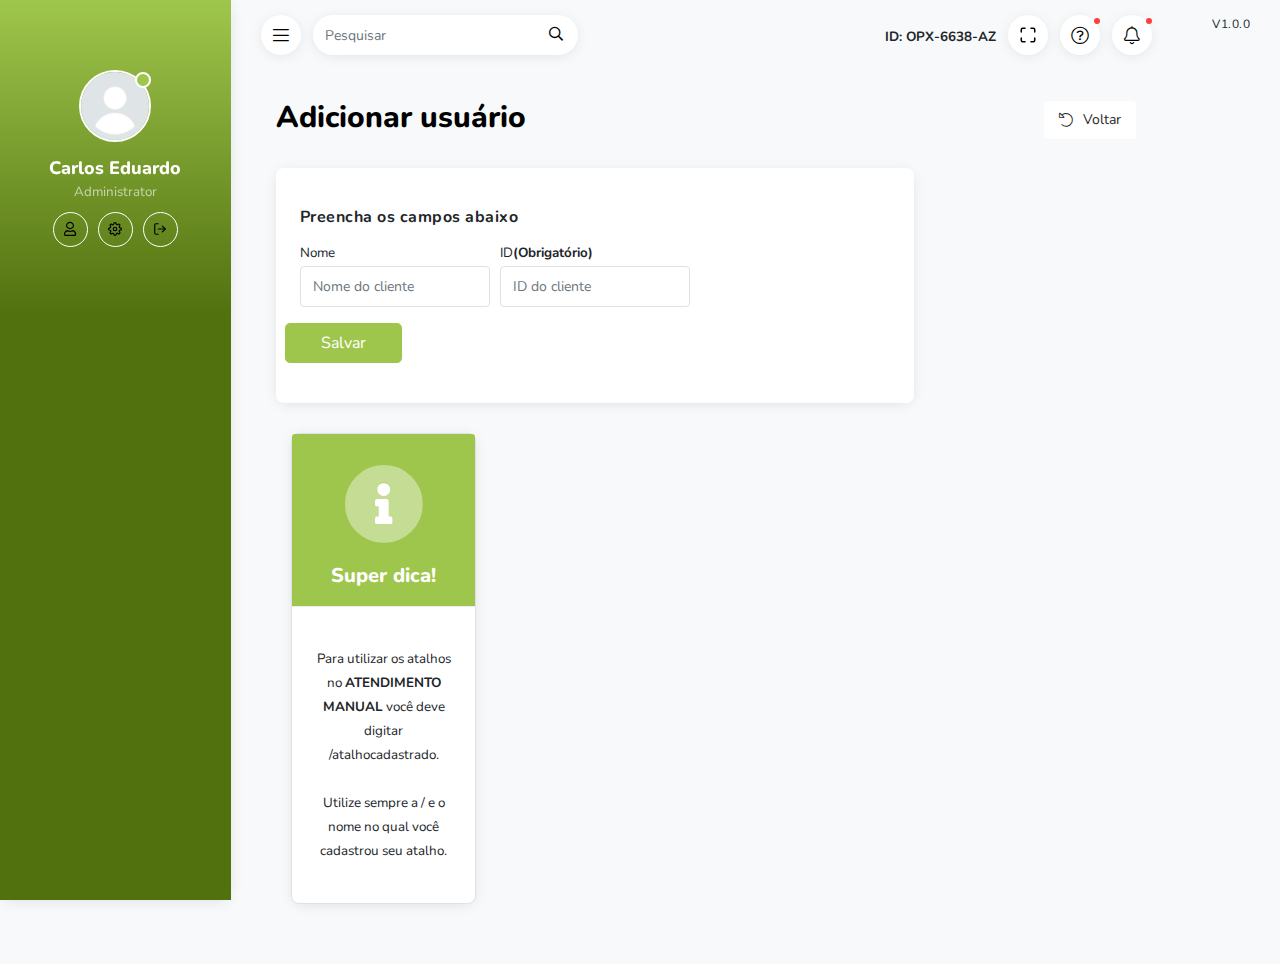
==== commit d727e71e: "." ====
--- a/usuario-add.html
+++ b/usuario-add.html
@@ -235,30 +235,30 @@
                                 <h6 class="card-title">Preencha os campos abaixo</h6>
                                 <div class="row">
                                     <div class="col-md-12">
-                                        <form action="" method="POST" id="add-users" name="add-users" />
+                                        <form action="" method="POST" id="add-users" name="add-users">
                                         <div class="form-row">
                                             <div class="form-group col-12 col-md-4">
                                                 <label for="user-nome">Nome</label>
                                                 <input type="text" class="form-control" name="user-nome" id="user-nome"
-                                                    placeholder="">
+                                                    placeholder="Nome do cliente">
                                             </div>
                                             <div class="form-group col-12 col-md-4">
-                                                <label for="">Email <strong>(Opcional)</strong></label>
+                                                <label for="">ID<strong>(Obrigatório)</strong></label>
                                                 <input type="text" class="form-control" id="user-email"
-                                                    name="user-email" placeholder="">
+                                                    name="user-email" placeholder="ID do cliente">
                                             </div>
-                                            <div class="form-group col-12 col-md-4">
+                                           <!-- <div class="form-group col-12 col-md-4">
                                                 <label for="">Senha</label>
                                                 <input type="password" class="form-control" id="user-senha"
                                                     name="user-senha" placeholder="">
-                                            </div>
+                                            </div>-->
                                         </div>
-                                        <div class="form-row">
+                                       <!-- <div class="form-row">
                                             <div class="form-group col-6 col-md-3">
                                                 <label for="">Enviar mensagem?</label>
-                                                <div class="">
+                                                <div class="">-->
                                                     <!-- Rounded switch -->
-                                                    <label class="switch">
+                                                    <!--<label class="switch">
                                                         <input type="checkbox">
                                                         <span class="slider round"></span>
                                                     </label>
@@ -266,14 +266,14 @@
                                             </div>
                                             <div class="form-group col-6 col-md-3">
                                                 <label for="">Administrador</label>
-                                                <div class="">
+                                                <div class="">-->
                                                     <!-- Rounded switch -->
-                                                    <label class="switch">
+                                                    <!--<label class="switch">
                                                         <input type="checkbox">
                                                         <span class="slider round"></span>
                                                     </label>
                                                 </div>
-                                            </div>
+                                            </div>-->
                                         </div>
                                         <button type="" id="salvar" name="salvar"
                                             class="btn btn-primary btn-lg">Salvar</button>
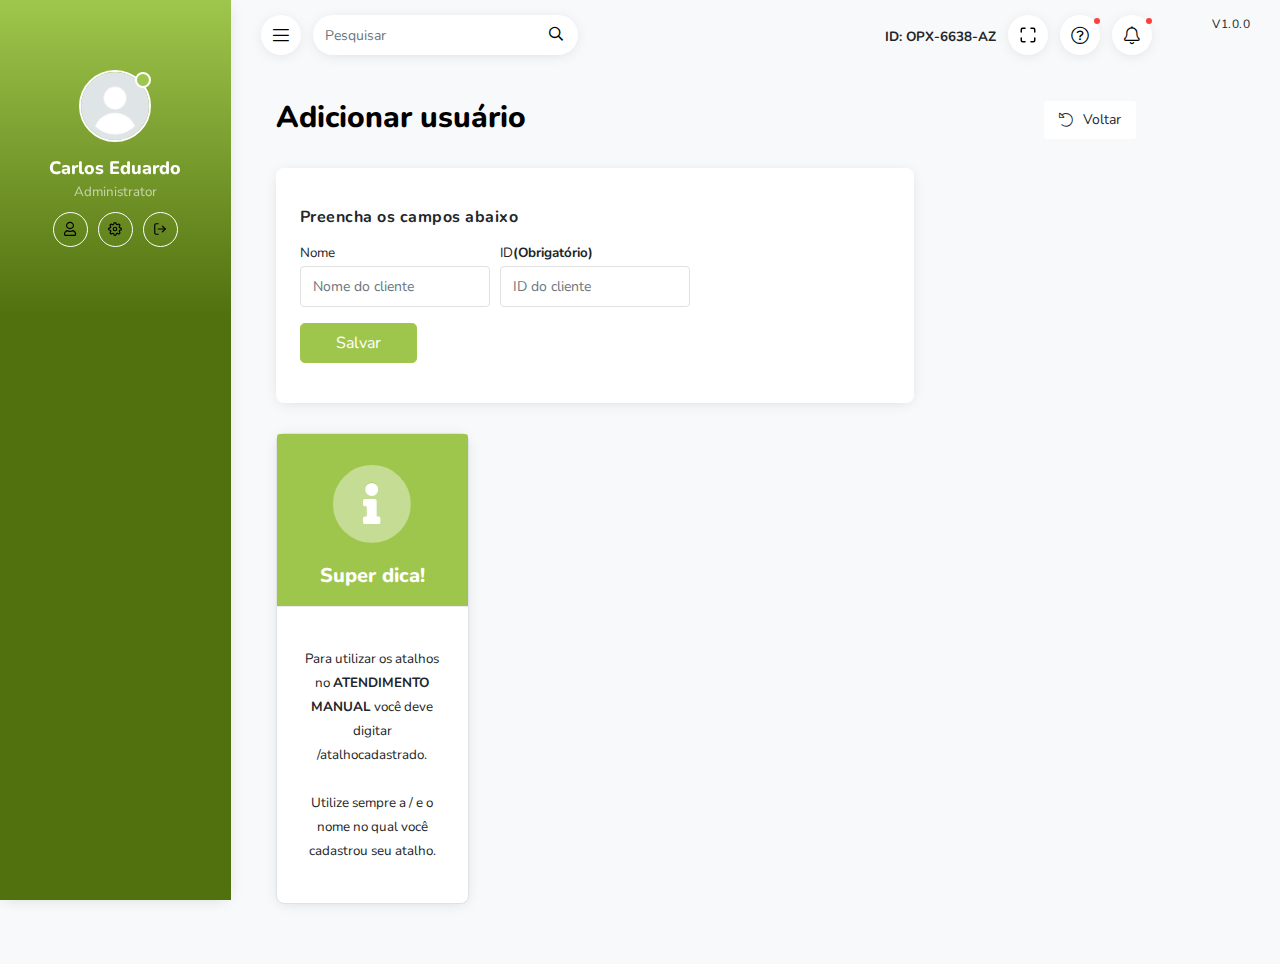
==== commit 44aa4df0: "." ====
--- a/usuario-add.html
+++ b/usuario-add.html
@@ -251,8 +251,8 @@
                                                 <label for="">Senha</label>
                                                 <input type="password" class="form-control" id="user-senha"
                                                     name="user-senha" placeholder="">
-                                            </div>-->
-                                        </div>
+                                            </div>
+                                        </div>-->
                                        <!-- <div class="form-row">
                                             <div class="form-group col-6 col-md-3">
                                                 <label for="">Enviar mensagem?</label>
@@ -271,11 +271,11 @@
                                                     <!--<label class="switch">
                                                         <input type="checkbox">
                                                         <span class="slider round"></span>
-                                                    </label>
+                                                    </label>-->
                                                 </div>
-                                            </div>-->
+                                            </div>
                                         </div>
-                                        <button type="" id="salvar" name="salvar"
+                                        <button type="submit" id="salvar" name="salvar"
                                             class="btn btn-primary btn-lg">Salvar</button>
                                         </form>
                                     </div>
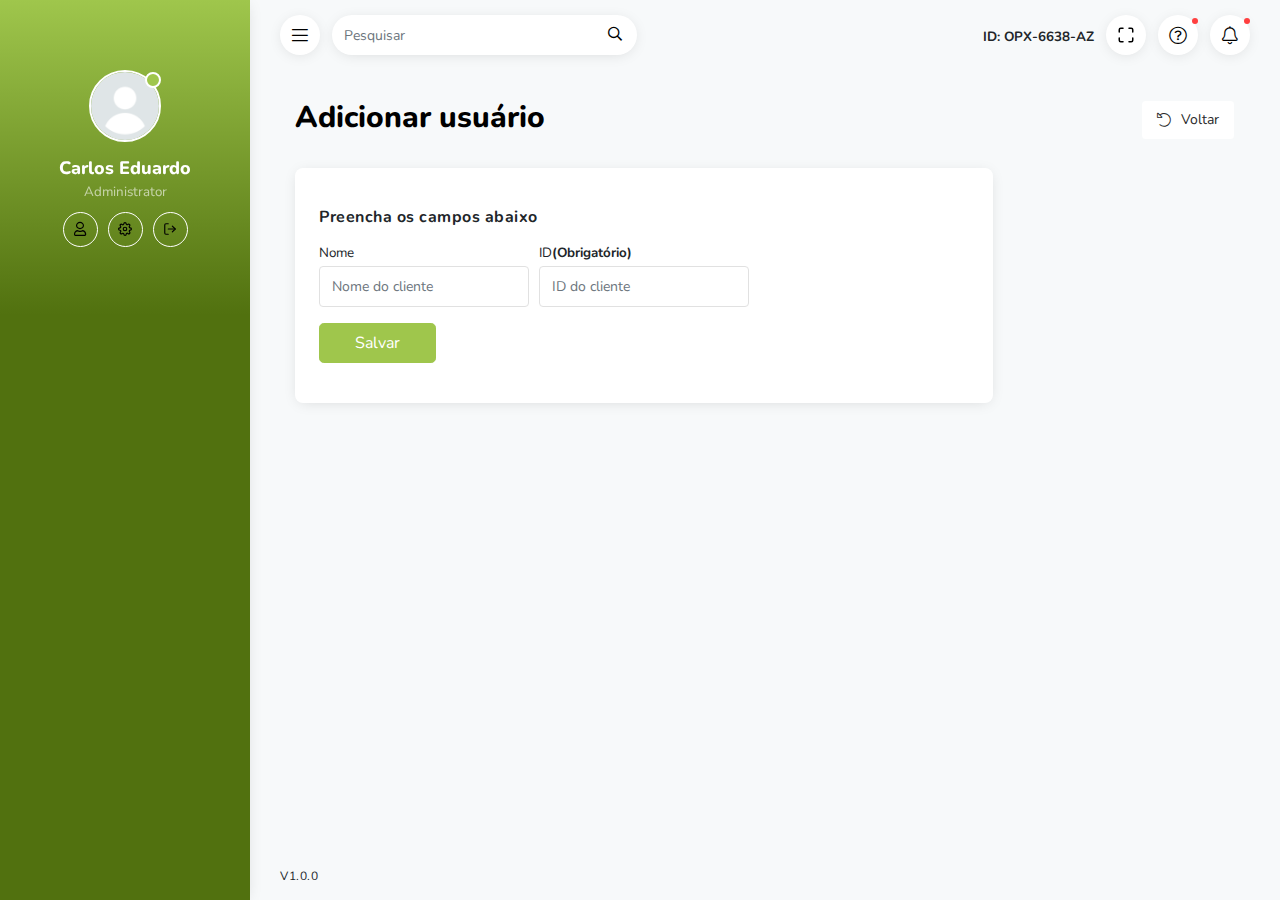
==== commit 25713558: "." ====
--- a/usuario-add.html
+++ b/usuario-add.html
@@ -283,7 +283,7 @@
                             </div>
                         </div>
                     </div>
-                    <div class="col-md-4 col-lg-4 col-xl-3">
+                    <!-- <div class="col-md-4 col-lg-4 col-xl-3">
                         <div class="card border mb-0">
                             <div class="card-header bg-success text-center">
                                 <i class="fad fa-info-circle font-size-80 m-t-b-20"></i>
@@ -301,7 +301,7 @@
                     </div>
                 </div>
 
-            </div>
+            </div>-->
             <!-- end::container -->
         </div>
         <!-- end::main-content -->
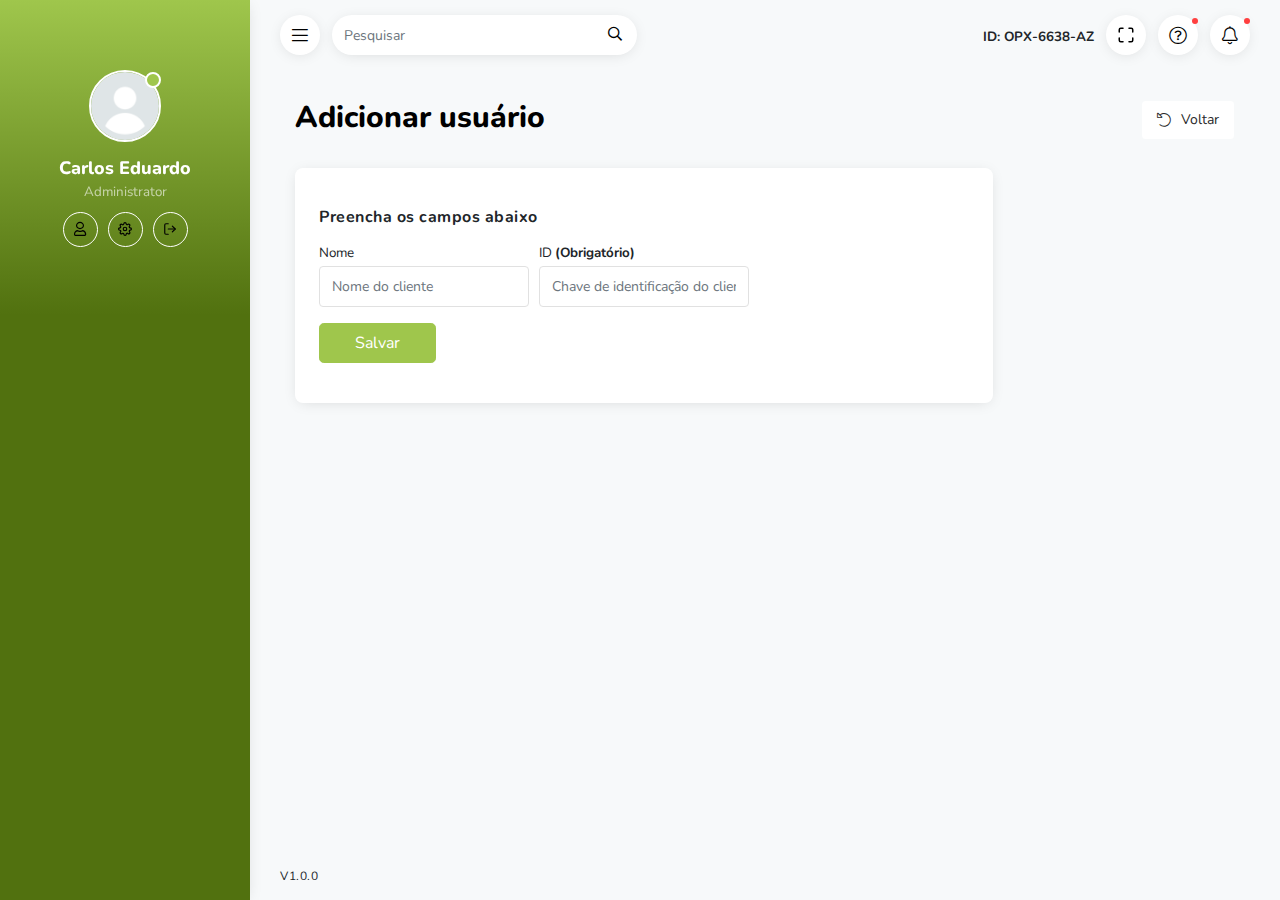
==== commit b19122dc: "." ====
--- a/usuario-add.html
+++ b/usuario-add.html
@@ -243,9 +243,9 @@
                                                     placeholder="Nome do cliente">
                                             </div>
                                             <div class="form-group col-12 col-md-4">
-                                                <label for="">ID<strong>(Obrigatório)</strong></label>
+                                                <label for="">ID <strong>(Obrigatório)</strong></label>
                                                 <input type="text" class="form-control" id="user-email"
-                                                    name="user-email" placeholder="ID do cliente">
+                                                    name="user-email" placeholder="Chave de identificação do cliente">
                                             </div>
                                            <!-- <div class="form-group col-12 col-md-4">
                                                 <label for="">Senha</label>
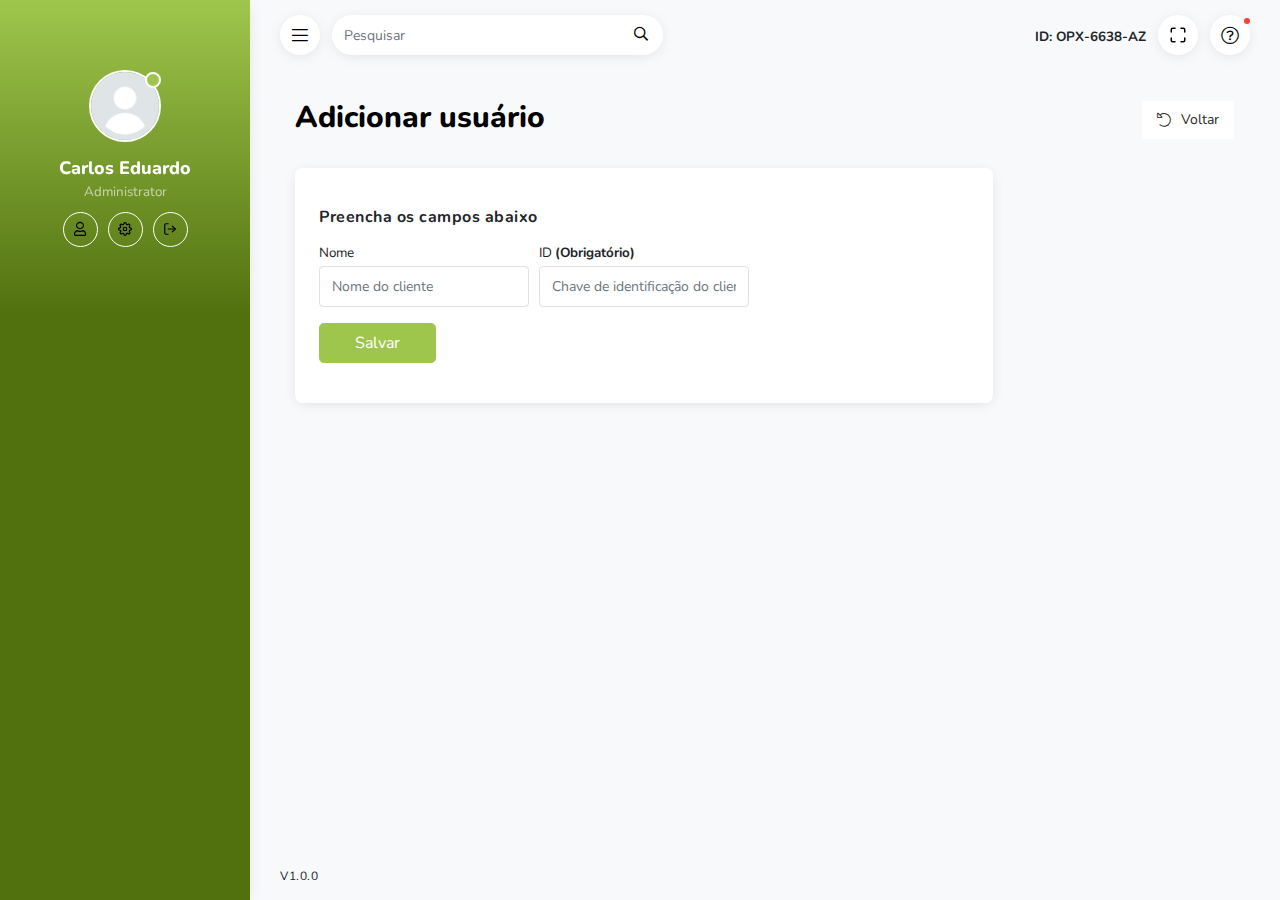
==== commit 93fef3c8: "." ====
--- a/usuario-add.html
+++ b/usuario-add.html
@@ -185,11 +185,11 @@
                     <!-- end::header -->
 
                     <!-- begin::header -->
-                    <li class="nav-item ">
+                    <!--<li class="nav-item ">
                         <a href="#" class="nav-link nav-link-notify" title="Avisos e comunicados" data-toggle="tooltip">
                             <i class="fal fa-bell"></i>
                         </a>
-                    </li>
+                    </li>-->
                     <!-- end::header -->
                 </ul>
 
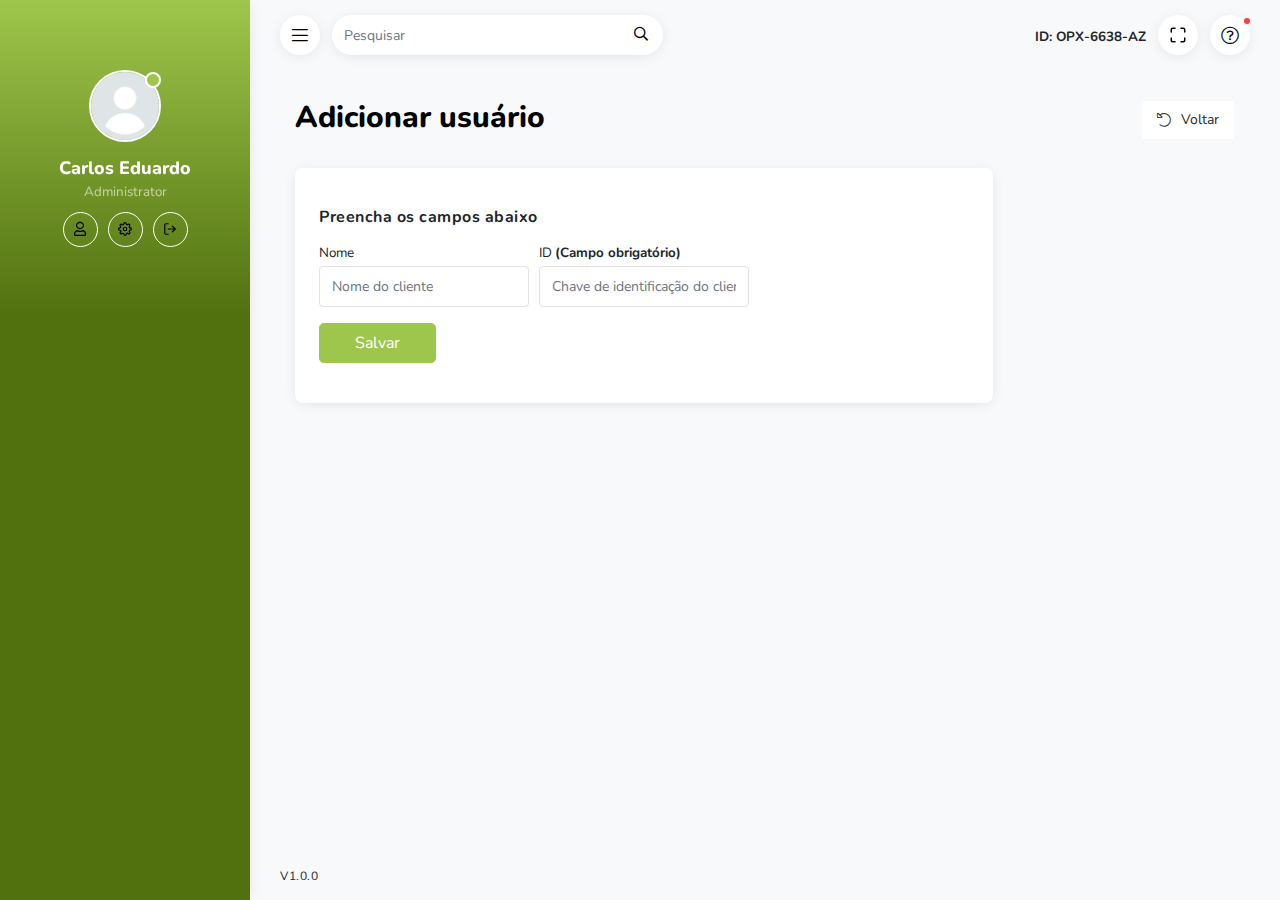
==== commit 1bbbec76: "." ====
--- a/usuario-add.html
+++ b/usuario-add.html
@@ -235,17 +235,17 @@
                                 <h6 class="card-title">Preencha os campos abaixo</h6>
                                 <div class="row">
                                     <div class="col-md-12">
-                                        <form action="" method="POST" id="add-users" name="add-users">
+                                        <form action="" method="POST" id="add_users" name="add_users">
                                         <div class="form-row">
                                             <div class="form-group col-12 col-md-4">
-                                                <label for="user-nome">Nome</label>
-                                                <input type="text" class="form-control" name="user-nome" id="user-nome"
+                                                <label for="user_nome">Nome</label>
+                                                <input type="text" class="form-control" name="user_nome" id="user_nome"
                                                     placeholder="Nome do cliente">
                                             </div>
                                             <div class="form-group col-12 col-md-4">
-                                                <label for="">ID <strong>(Obrigatório)</strong></label>
-                                                <input type="text" class="form-control" id="user-email"
-                                                    name="user-email" placeholder="Chave de identificação do cliente">
+                                                <label for="CID">ID <strong>(Campo obrigatório)</strong></label>
+                                                <input type="text" class="form-control" id="CID" name="CID"
+                                                 placeholder="Chave de identificação do cliente">
                                             </div>
                                            <!-- <div class="form-group col-12 col-md-4">
                                                 <label for="">Senha</label>
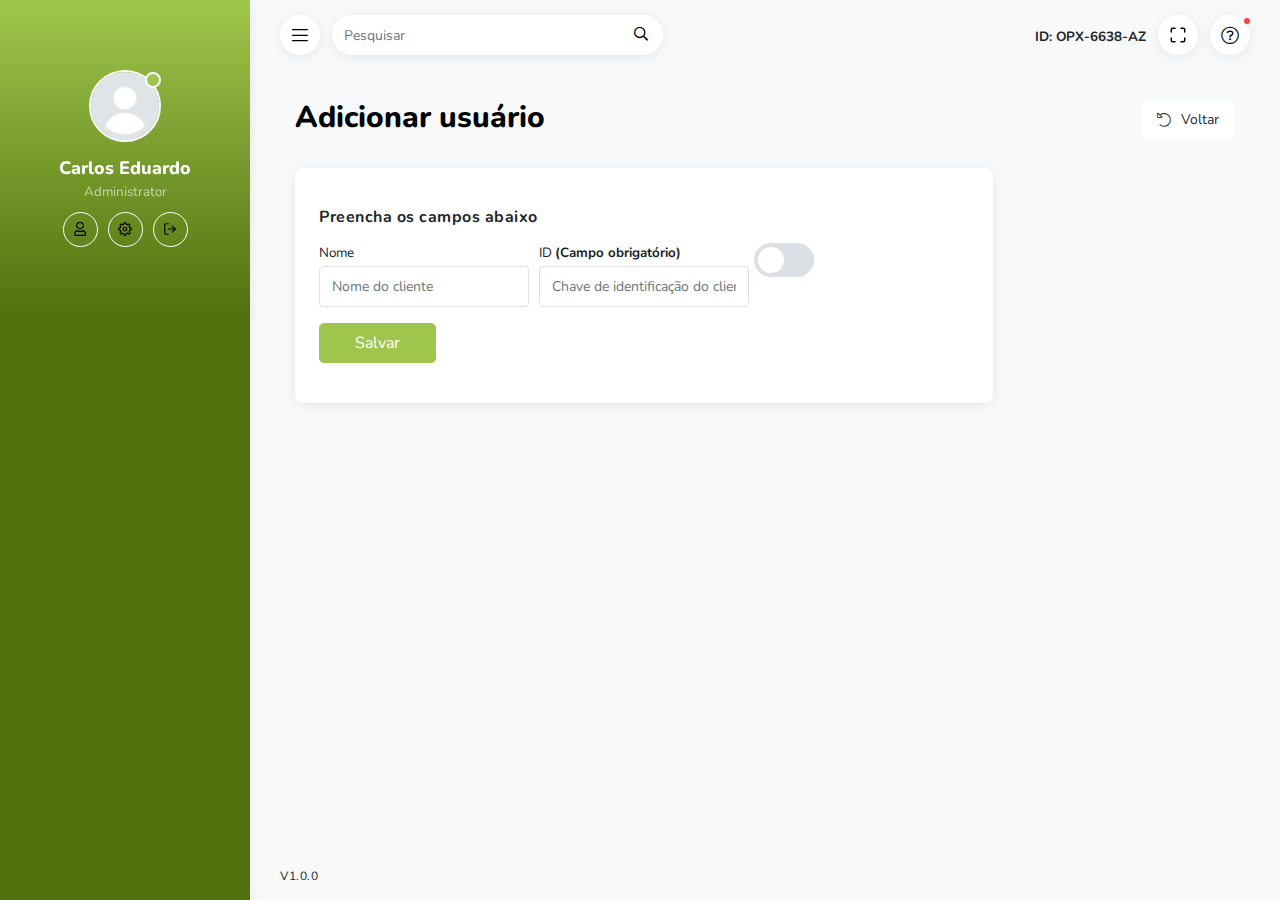
==== commit e874670a: "Update usuario-add.html" ====
--- a/usuario-add.html
+++ b/usuario-add.html
@@ -1,4 +1,4 @@
-<!doctype html>
+<!DOCTYPE html>
 <html lang="PT-BR">
 
 <head>
@@ -131,7 +131,7 @@
 
                 <!-- begin::header-logo -->
                 <li class="nav-item" id="header-logo">
-                    <a href="index.html">
+                    <a href="/">
                         <img class="logo" src="assets/images/logo-mobile.png" alt="">
                         <img class="logo-sm" src="assets/images/logo-sm.png" alt="">
                         <img class="logo-dark" src="assets/images/logo-dark.png" alt="">
@@ -216,7 +216,7 @@
                     <div class="row">
                         <div class="col-12">
                             <div class="float-sm-left">
-                                <a href="usuario-add.html">
+                                <a href="/usuario-add">
                                     <h4>Adicionar usuário</h4>
                                 </a>
                             </div>
@@ -268,10 +268,10 @@
                                                 <label for="">Administrador</label>
                                                 <div class="">-->
                                                     <!-- Rounded switch -->
-                                                    <!--<label class="switch">
+                                                    <label class="switch">
                                                         <input type="checkbox">
                                                         <span class="slider round"></span>
-                                                    </label>-->
+                                                    </label>
                                                 </div>
                                             </div>
                                         </div>
